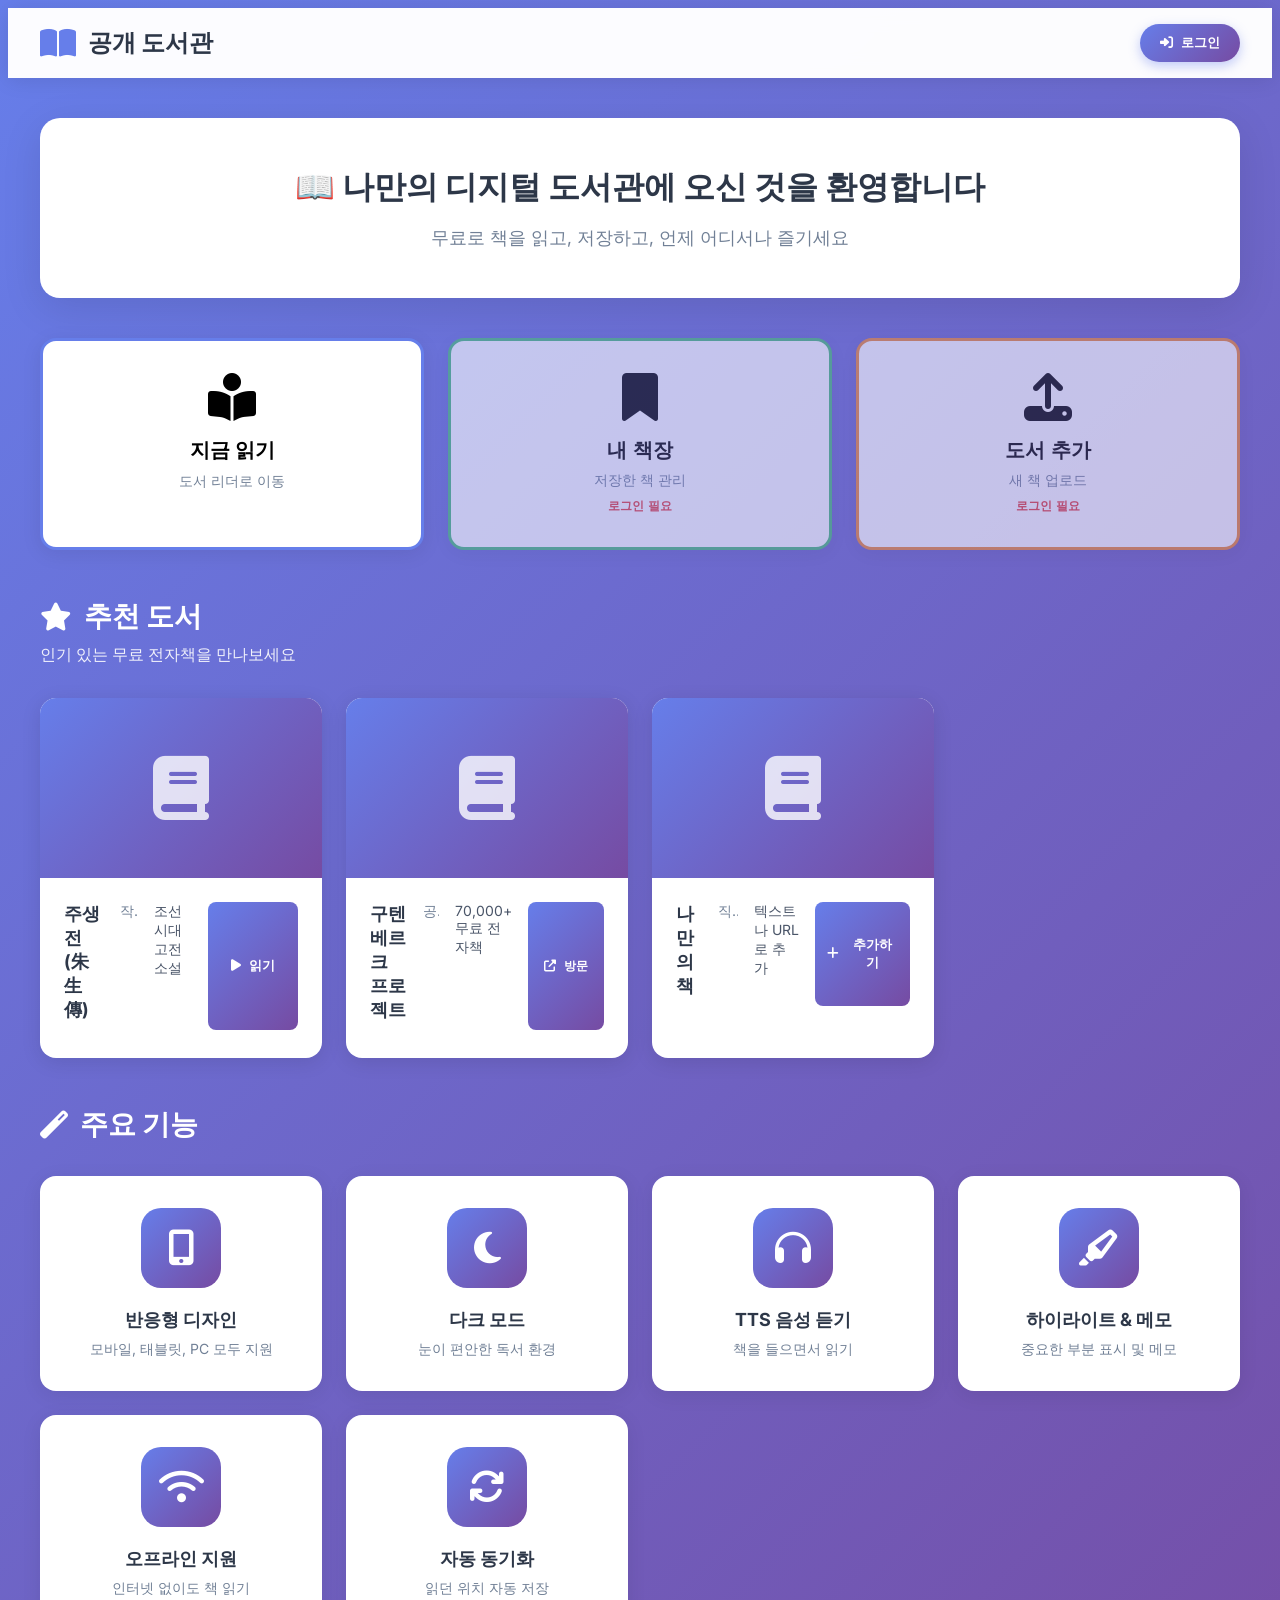
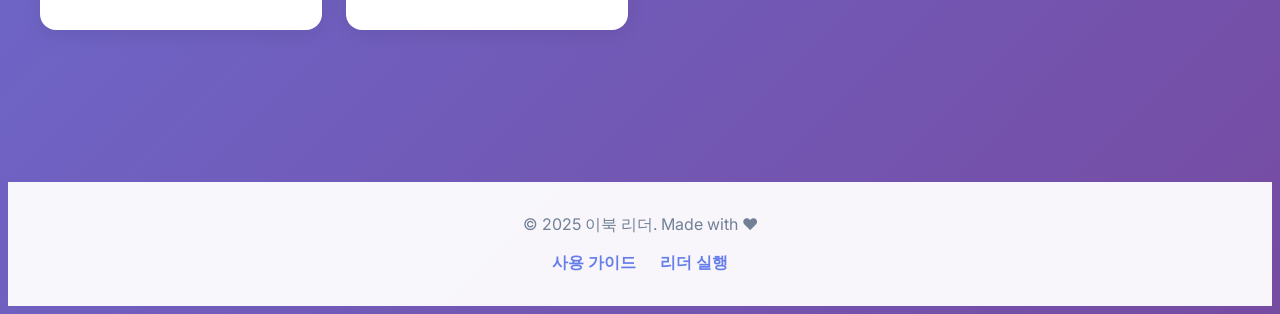
==== library.html @ 7f7e562c "feat: 도서관 메인페이지 및 간단한 로그인 시스템 추가 ✨ 새로운 기능:  1. 도서관 메인 페이지 (library.html):    - 공개 도서관 컨셉의 랜딩 페이지    " ====
<!DOCTYPE html>
<html lang="ko">
<head>
    <meta charset="UTF-8">
    <meta name="viewport" content="width=device-width, initial-scale=1.0">
    <title>📚 공개 도서관 - 이북 리더</title>
    <link rel="stylesheet" href="css/style.css">
    <link rel="stylesheet" href="css/responsive.css">
    <link rel="stylesheet" href="css/library.css">
    <link href="https://fonts.googleapis.com/css2?family=Inter:wght@300;400;500;600;700&display=swap" rel="stylesheet">
    <link rel="stylesheet" href="https://cdn.jsdelivr.net/npm/@fortawesome/fontawesome-free@6.4.0/css/all.min.css">
    <link rel="icon" type="image/svg+xml" href="./icons/icon-192.svg">
</head>
<body class="library-body">
    <!-- 헤더 -->
    <header class="library-header">
        <div class="library-header-content">
            <div class="library-logo">
                <i class="fas fa-book-open"></i>
                <h1>공개 도서관</h1>
            </div>
            <div class="library-user-section">
                <div id="userInfo" class="user-info" style="display: none;">
                    <div class="user-avatar" id="userAvatar">
                        <i class="fas fa-user"></i>
                    </div>
                    <span id="userName" class="user-name"></span>
                    <button id="logoutBtn" class="logout-btn" title="로그아웃">
                        <i class="fas fa-sign-out-alt"></i>
                    </button>
                </div>
                <button id="loginBtn" class="login-btn">
                    <i class="fas fa-sign-in-alt"></i>
                    <span>로그인</span>
                </button>
            </div>
        </div>
    </header>

    <!-- 메인 컨텐츠 -->
    <main class="library-main">
        <!-- 환영 배너 -->
        <section class="welcome-banner">
            <div class="banner-content">
                <h2>📖 나만의 디지털 도서관에 오신 것을 환영합니다</h2>
                <p>무료로 책을 읽고, 저장하고, 언제 어디서나 즐기세요</p>
            </div>
        </section>

        <!-- 빠른 액션 -->
        <section class="quick-actions">
            <a href="index.html" class="action-card primary">
                <i class="fas fa-book-reader"></i>
                <h3>지금 읽기</h3>
                <p>도서 리더로 이동</p>
            </a>
            <button id="myShelfBtn" class="action-card secondary" disabled>
                <i class="fas fa-bookmark"></i>
                <h3>내 책장</h3>
                <p>저장한 책 관리</p>
                <span class="login-required">로그인 필요</span>
            </button>
            <button id="uploadBookBtn" class="action-card accent" disabled>
                <i class="fas fa-upload"></i>
                <h3>도서 추가</h3>
                <p>새 책 업로드</p>
                <span class="login-required">로그인 필요</span>
            </button>
        </section>

        <!-- 추천 도서 -->
        <section class="featured-books">
            <div class="section-header">
                <h2><i class="fas fa-star"></i> 추천 도서</h2>
                <p>인기 있는 무료 전자책을 만나보세요</p>
            </div>
            <div class="books-grid" id="featuredBooks">
                <!-- 추천 도서 카드들 -->
                <div class="featured-book-card">
                    <div class="book-cover-placeholder">
                        <i class="fas fa-book"></i>
                    </div>
                    <div class="book-info">
                        <h3>주생전 (朱生傳)</h3>
                        <p class="book-author">작자 미상</p>
                        <p class="book-desc">조선시대 고전 소설</p>
                        <button class="read-now-btn" onclick="loadSampleBook('jusaengjeon')">
                            <i class="fas fa-play"></i> 읽기
                        </button>
                    </div>
                </div>

                <div class="featured-book-card">
                    <div class="book-cover-placeholder">
                        <i class="fas fa-book"></i>
                    </div>
                    <div class="book-info">
                        <h3>구텐베르크 프로젝트</h3>
                        <p class="book-author">공개 도메인</p>
                        <p class="book-desc">70,000+ 무료 전자책</p>
                        <a href="https://www.gutenberg.org" target="_blank" class="read-now-btn">
                            <i class="fas fa-external-link-alt"></i> 방문
                        </a>
                    </div>
                </div>

                <div class="featured-book-card">
                    <div class="book-cover-placeholder">
                        <i class="fas fa-book"></i>
                    </div>
                    <div class="book-info">
                        <h3>나만의 책</h3>
                        <p class="book-author">직접 추가</p>
                        <p class="book-desc">텍스트나 URL로 추가</p>
                        <button class="read-now-btn" onclick="goToReader()">
                            <i class="fas fa-plus"></i> 추가하기
                        </button>
                    </div>
                </div>
            </div>
        </section>

        <!-- 기능 소개 -->
        <section class="features">
            <div class="section-header">
                <h2><i class="fas fa-magic"></i> 주요 기능</h2>
            </div>
            <div class="features-grid">
                <div class="feature-card">
                    <div class="feature-icon">
                        <i class="fas fa-mobile-alt"></i>
                    </div>
                    <h3>반응형 디자인</h3>
                    <p>모바일, 태블릿, PC 모두 지원</p>
                </div>
                <div class="feature-card">
                    <div class="feature-icon">
                        <i class="fas fa-moon"></i>
                    </div>
                    <h3>다크 모드</h3>
                    <p>눈이 편안한 독서 환경</p>
                </div>
                <div class="feature-card">
                    <div class="feature-icon">
                        <i class="fas fa-headphones"></i>
                    </div>
                    <h3>TTS 음성 듣기</h3>
                    <p>책을 들으면서 읽기</p>
                </div>
                <div class="feature-card">
                    <div class="feature-icon">
                        <i class="fas fa-highlighter"></i>
                    </div>
                    <h3>하이라이트 & 메모</h3>
                    <p>중요한 부분 표시 및 메모</p>
                </div>
                <div class="feature-card">
                    <div class="feature-icon">
                        <i class="fas fa-wifi"></i>
                    </div>
                    <h3>오프라인 지원</h3>
                    <p>인터넷 없이도 책 읽기</p>
                </div>
                <div class="feature-card">
                    <div class="feature-icon">
                        <i class="fas fa-sync"></i>
                    </div>
                    <h3>자동 동기화</h3>
                    <p>읽던 위치 자동 저장</p>
                </div>
            </div>
        </section>
    </main>

    <!-- 푸터 -->
    <footer class="library-footer">
        <p>&copy; 2025 이북 리더. Made with ❤️</p>
        <div class="footer-links">
            <a href="guide.html">사용 가이드</a>
            <a href="index.html">리더 실행</a>
        </div>
    </footer>

    <!-- 로그인 모달 -->
    <div id="loginModal" class="modal">
        <div class="modal-content login-modal">
            <div class="modal-header">
                <h2><i class="fas fa-user-circle"></i> 로그인</h2>
                <button id="closeLoginModal" class="close-btn">
                    <i class="fas fa-times"></i>
                </button>
            </div>
            <div class="modal-body">
                <div class="login-form">
                    <div class="form-group">
                        <label for="usernameInput">
                            <i class="fas fa-user"></i> 사용자명
                        </label>
                        <input 
                            type="text" 
                            id="usernameInput" 
                            class="form-input" 
                            placeholder="원하는 이름을 입력하세요"
                            maxlength="20"
                        >
                        <small class="form-hint">비밀번호 없이 간편하게 로그인</small>
                    </div>
                    
                    <!-- 최근 사용자 목록 -->
                    <div id="recentUsers" class="recent-users" style="display: none;">
                        <label>최근 사용자</label>
                        <div id="recentUsersList" class="recent-users-list"></div>
                    </div>

                    <button id="loginSubmitBtn" class="submit-btn">
                        <i class="fas fa-sign-in-alt"></i> 로그인
                    </button>
                </div>
            </div>
        </div>
    </div>

    <!-- Scripts -->
    <script src="js/auth.js"></script>
    <script src="js/library-main.js"></script>
</body>
</html>
---- css/style.css ----
1	/* 기본 변수 설정 */
     2	:root {
     3	    --font-size-base: 16px;
     4	    --font-size-min: 12px;
     5	    --font-size-max: 24px;
     6	    --line-height: 1.6;
     7	    --letter-spacing: normal;
     8	    --color-bg: #ffffff;
     9	    --color-text: #333333;
    10	    --color-header: #f8f9fa;
    11	    --color-border: #e9ecef;
    12	    --color-accent: #007bff;
    13	    --color-hover: #0056b3;
    14	    --header-height: 60px;
    15	    --nav-height: 50px;
    16	    --border-radius: 8px;
    17	    --transition: all 0.3s ease;
    18	    --shadow: 0 2px 10px rgba(0, 0, 0, 0.1);
    19	    --max-content-width: 800px;
    20	    --modal-overlay: rgba(0, 0, 0, 0.5);
    21	}
    23	
    24	/* 다크 모드 변수 */
    25	[data-theme="dark"] {
    26	    --color-bg: #1a1a1a;
    27	    --color-text: #e0e0e0;
    28	    --color-header: #2d2d2d;
    29	    --color-border: #404040;
    30	    --color-accent: #4dabf7;
    31	    --color-hover: #339af0;
    32	    --shadow: 0 2px 10px rgba(0, 0, 0, 0.3);
    33	}
    34	
    35	/* 세피아 모드 변수 */
    36	[data-theme="sepia"] {
    37	    --color-bg: #f4f1ea;
    38	    --color-text: #5c4b37;
    39	    --color-header: #ede6d3;
    40	    --color-border: #d4c5a9;
    41	    --color-accent: #8b4513;
    42	    --color-hover: #654321;
    43	    --shadow: 0 2px 10px rgba(139, 69, 19, 0.1);
    44	}
    45	
    46	/* 기본 스타일 리셋 */
    47	* {
    48	    margin: 0;
    49	    padding: 0;
    50	    box-sizing: border-box;
    51	}
    52	
    53	/* PWA 설치 프롬프트 스타일 */
    54	.install-prompt {
    55	    position: fixed;
    56	    top: 0;
    57	    left: 0;
    58	    right: 0;
    59	    background: var(--color-accent);
    60	    color: white;
    61	    padding: 12px 16px;
    62	    z-index: 1000;
    63	    transform: translateY(-100%);
    64	    transition: transform 0.3s ease;
    65	    box-shadow: var(--shadow);
    66	}
    67	
    68	.install-prompt.show {
    69	    transform: translateY(0);
    70	}
    71	
    72	.install-content {
    73	    display: flex;
    74	    justify-content: space-between;
    75	    align-items: center;
    76	    max-width: var(--max-content-width);
    77	    margin: 0 auto;
    78	    gap: 16px;
    79	}
    80	
    81	.install-content span {
    82	    flex: 1;
    83	    font-size: 14px;
    84	    line-height: 1.4;
    85	}
    86	
    87	.install-buttons {
    88	    display: flex;
    89	    gap: 8px;
    90	    flex-shrink: 0;
    91	}
    92	
    93	.install-btn, .dismiss-btn {
    94	    padding: 8px 16px;
    95	    border: none;
    96	    border-radius: var(--border-radius);
    97	    font-size: 14px;
    98	    font-weight: 500;
    99	    cursor: pointer;
   100	    transition: var(--transition);
---- css/responsive.css ----
/* 반응형 디자인 스타일 */

/* 기본 스타일 */
body {
    font-family: 'Inter', -apple-system, BlinkMacSystemFont, 'Segoe UI', Roboto, Oxygen, Ubuntu, Cantarell, sans-serif;
    background-color: var(--color-bg);
    color: var(--color-text);
    transition: var(--transition);
    /* 터치 최적화 */
    -webkit-tap-highlight-color: rgba(0, 0, 0, 0.1);
    -webkit-touch-callout: none;
}

.header {
    position: fixed;
    top: 0;
    left: 0;
    right: 0;
    height: var(--header-height);
    background-color: var(--color-header);
    border-bottom: 1px solid var(--color-border);
    box-shadow: var(--shadow);
    z-index: 100;
}

.header-content {
    max-width: var(--max-content-width);
    margin: 0 auto;
    padding: 8px 12px;
    display: flex;
    justify-content: space-between;
    align-items: center;
    gap: 8px;
    height: 100%;
}

.book-title {
    font-size: 16px;
    font-weight: 600;
    white-space: nowrap;
    overflow: hidden;
    text-overflow: ellipsis;
    flex: 1;
    min-width: 0;
}

.controls {
    display: flex;
    align-items: center;
    gap: 6px;
    flex-wrap: nowrap;
}

.font-controls {
    display: flex;
    gap: 3px;
}

.control-btn {
    padding: 10px 14px;
    background-color: var(--color-accent);
    color: white;
    border: none;
    border-radius: var(--border-radius);
    cursor: pointer;
    font-size: 15px;
    transition: var(--transition);
    display: flex;
    align-items: center;
    justify-content: center;
    gap: 5px;
    min-width: 44px;
    min-height: 44px;
    /* 터치 반응 개선 */
    touch-action: manipulation;
    -webkit-user-select: none;
    user-select: none;
}

.control-btn:hover {
    background-color: var(--color-hover);
    transform: scale(1.05);
}

.control-btn:active {
    transform: scale(0.95);
    transition: transform 0.1s ease;
}

.control-btn .btn-text {
    font-size: 13px;
    font-weight: 600;
    white-space: nowrap;
}

.book-manager-btn {
    background-color: #28a745;
}

.book-manager-btn:hover {
    background-color: #218838;
}

.settings-btn {
    background-color: #6c757d;
}

.settings-btn:hover {
    background-color: #5a6268;
}

.help-btn {
    background-color: #17a2b8;
    min-width: 44px;
}

.help-btn:hover {
    background-color: #138496;
}

.reading-progress {
    display: flex;
    align-items: center;
    gap: 8px;
}

#progressText {
    font-size: 12px;
    font-weight: 500;
    min-width: 40px;
    text-align: right;
}

.progress-bar {
    width: 80px;
    height: 6px;
    background-color: var(--color-border);
    border-radius: 3px;
    overflow: hidden;
}

.progress-fill {
    height: 100%;
    background: linear-gradient(90deg, var(--color-accent), #0056b3);
    transition: width 0.3s ease;
}

/* 메인 콘텐츠 */
.main-content {
    margin-top: var(--header-height);
    margin-bottom: var(--nav-height);
    min-height: calc(100vh - var(--header-height) - var(--nav-height));
}

.content-wrapper {
    max-width: var(--max-content-width);
    margin: 0 auto;
}

.book-content {
    padding: 24px 16px;
    font-size: var(--font-size-base);
    line-height: var(--line-height);
    letter-spacing: var(--letter-spacing);
    overflow: hidden;
    height: calc(100vh - var(--header-height) - var(--nav-height));
    cursor: grab;
    position: relative;
    touch-action: pan-y pinch-zoom;
    will-change: transform;
    /* user-select은 하이라이트 기능을 위해 제거 */
}

.book-content p {
    margin-bottom: 1.5em;
}

/* 하단 네비게이션 */
.bottom-nav {
    position: fixed;
    bottom: 0;
    left: 0;
    right: 0;
    height: var(--nav-height);
    background-color: var(--color-header);
    border-top: 1px solid var(--color-border);
    box-shadow: 0 -2px 10px rgba(0, 0, 0, 0.1);
    z-index: 100;
    display: flex;
    justify-content: space-between;
    align-items: center;
    padding: 0 16px;
}

.nav-btn {
    padding: 10px 20px;
    background-color: var(--color-accent);
    color: white;
    border: none;
    border-radius: var(--border-radius);
    cursor: pointer;
    font-size: 16px;
    transition: var(--transition);
}

.nav-btn:hover {
    background-color: var(--color-hover);
}

.nav-btn:disabled {
    opacity: 0.5;
    cursor: not-allowed;
}

.page-indicator {
    font-size: 14px;
    font-weight: 500;
}

/* 모달 */
.modal {
    display: none;
    position: fixed;
    top: 0;
    left: 0;
    right: 0;
    bottom: 0;
    background-color: rgba(0, 0, 0, 0.7);
    z-index: 1000;
    padding: 16px;
    overflow-y: auto;
    -webkit-overflow-scrolling: touch;
    /* 모달이 항상 최상단에 표시되도록 */
    backdrop-filter: blur(2px);
}

.modal.show {
    display: flex;
    align-items: center;
    justify-content: center;
    animation: fadeIn 0.2s ease;
}

@keyframes fadeIn {
    from {
        opacity: 0;
    }
    to {
        opacity: 1;
    }
}

.modal-content {
    background-color: var(--color-bg);
    border-radius: var(--border-radius);
    max-width: 500px;
    width: 100%;
    max-height: 85vh;
    display: flex;
    flex-direction: column;
    box-shadow: 0 10px 40px rgba(0, 0, 0, 0.3);
    margin: auto;
    animation: slideUp 0.3s ease;
    /* 터치 최적화 */
    touch-action: pan-y;
}

@keyframes slideUp {
    from {
        transform: translateY(20px);
        opacity: 0;
    }
    to {
        transform: translateY(0);
        opacity: 1;
    }
}

.modal-header {
    display: flex;
    justify-content: space-between;
    align-items: center;
    padding: 16px 20px;
    border-bottom: 1px solid var(--color-border);
}

.modal-header h2 {
    font-size: 20px;
    font-weight: 600;
}

.close-btn {
    background: none;
    border: none;
    font-size: 24px;
    cursor: pointer;
    color: var(--color-text);
    padding: 0;
    width: 32px;
    height: 32px;
    display: flex;
    align-items: center;
    justify-content: center;
    border-radius: 50%;
    transition: var(--transition);
}

.close-btn:hover {
    background-color: var(--color-border);
}

.modal-body {
    padding: 20px;
    overflow-y: auto;
    flex: 1;
}

.setting-group {
    margin-bottom: 20px;
}

.setting-group label {
    display: block;
    margin-bottom: 8px;
    font-weight: 500;
    font-size: 14px;
}

.setting-group select {
    width: 100%;
    padding: 10px;
    border: 1px solid var(--color-border);
    border-radius: var(--border-radius);
    background-color: var(--color-bg);
    color: var(--color-text);
    font-size: 14px;
}

/* 도서 관리 모달 */
.book-modal {
    max-width: 600px;
}

.book-actions {
    display: grid;
    grid-template-columns: repeat(auto-fit, minmax(150px, 1fr));
    gap: 12px;
    margin-bottom: 20px;
}

.action-btn {
    padding: 12px 16px;
    border: none;
    border-radius: var(--border-radius);
    cursor: pointer;
    font-size: 14px;
    font-weight: 500;
    display: flex;
    align-items: center;
    justify-content: center;
    gap: 8px;
    transition: var(--transition);
}

.action-btn.primary {
    background-color: var(--color-accent);
    color: white;
}

.action-btn.primary:hover {
    background-color: var(--color-hover);
}

.action-btn.secondary {
    background-color: var(--color-border);
    color: var(--color-text);
}

.action-btn.secondary:hover {
    background-color: #d4d4d4;
}

.action-btn.success {
    background-color: #28a745;
    color: white;
}

.action-btn.success:hover {
    background-color: #218838;
}

.action-btn.info {
    background-color: #17a2b8;
    color: white;
}

.action-btn.info:hover {
    background-color: #138496;
}

.book-list {
    display: grid;
    gap: 12px;
    margin-bottom: 20px;
    max-height: none;
}

.book-card {
    background-color: var(--color-header);
    border: 1px solid var(--color-border);
    border-radius: var(--border-radius);
    padding: 16px;
    transition: var(--transition);
    display: flex;
    flex-direction: column;
}

.book-card:hover {
    box-shadow: var(--shadow);
    transform: translateY(-2px);
}

.book-card-header {
    display: flex;
    justify-content: space-between;
    align-items: flex-start;
    margin-bottom: 12px;
}

.book-card-title {
    font-size: 16px;
    font-weight: 600;
    flex: 1;
    margin-right: 8px;
}

.book-delete-btn {
    background: none;
    border: none;
    color: #dc3545;
    cursor: pointer;
    padding: 4px 8px;
    border-radius: 4px;
    transition: var(--transition);
}

.book-delete-btn:hover {
    background-color: rgba(220, 53, 69, 0.1);
}

.book-card-body {
    margin-bottom: 12px;
    flex: 1;
}

.book-info {
    display: flex;
    gap: 16px;
    font-size: 12px;
    color: #666;
    margin-bottom: 4px;
}

[data-theme="dark"] .book-info {
    color: #999;
}

.book-info span {
    display: flex;
    align-items: center;
    gap: 4px;
}

.book-open-btn {
    width: 100%;
    padding: 10px;
    background-color: var(--color-accent);
    color: white;
    border: none;
    border-radius: var(--border-radius);
    cursor: pointer;
    font-size: 14px;
    font-weight: 500;
    display: flex;
    align-items: center;
    justify-content: center;
    gap: 8px;
    transition: var(--transition);
}

.book-open-btn:hover {
    background-color: var(--color-hover);
}

.empty-state {
    text-align: center;
    padding: 40px 20px;
    color: #666;
}

[data-theme="dark"] .empty-state {
    color: #999;
}

.empty-state i {
    font-size: 48px;
    margin-bottom: 16px;
    opacity: 0.5;
}

.empty-state p {
    font-size: 16px;
    font-weight: 500;
    margin-bottom: 8px;
}

.empty-state small {
    font-size: 14px;
    opacity: 0.7;
}

.storage-info {
    margin-top: 20px;
}

.storage-bar {
    width: 100%;
    height: 8px;
    background-color: var(--color-border);
    border-radius: 4px;
    overflow: hidden;
    margin-bottom: 8px;
}

.storage-used {
    height: 100%;
    background: linear-gradient(90deg, var(--color-accent), #0056b3);
    transition: width 0.3s ease;
}

.storage-text {
    font-size: 12px;
    color: #666;
    text-align: center;
}

[data-theme="dark"] .storage-text {
    color: #999;
}

/* 알림 */
.notification {
    position: fixed;
    bottom: 80px;
    left: 50%;
    transform: translateX(-50%) translateY(100px);
    background-color: #333;
    color: white;
    padding: 14px 28px;
    border-radius: 12px;
    box-shadow: 0 4px 20px rgba(0, 0, 0, 0.3);
    z-index: 1500;
    transition: all 0.3s cubic-bezier(0.4, 0, 0.2, 1);
    max-width: 90%;
    font-size: 15px;
    font-weight: 500;
    text-align: center;
    backdrop-filter: blur(10px);
    opacity: 0;
}

.notification.show {
    transform: translateX(-50%) translateY(0);
    opacity: 1;
}

.notification.error {
    background-color: #dc3545;
    box-shadow: 0 4px 20px rgba(220, 53, 69, 0.4);
}

.notification.success {
    background-color: #28a745;
    box-shadow: 0 4px 20px rgba(40, 167, 69, 0.4);
}

.notification.warning {
    background-color: #ffc107;
    color: #333;
    box-shadow: 0 4px 20px rgba(255, 193, 7, 0.4);
}

.notification.info {
    background-color: #17a2b8;
    box-shadow: 0 4px 20px rgba(23, 162, 184, 0.4);
}

/* 스크롤 진행 바 */
.scroll-progress {
    position: fixed;
    top: var(--header-height);
    left: 0;
    height: 3px;
    background: linear-gradient(90deg, var(--color-accent), #0056b3);
    z-index: 99;
    transition: width 0.3s ease;
}

/* 온라인 인디케이터 */
.online-indicator {
    position: fixed;
    top: calc(var(--header-height) + 10px);
    right: 10px;
    padding: 8px 16px;
    border-radius: 20px;
    font-size: 12px;
    font-weight: 500;
    display: flex;
    align-items: center;
    gap: 6px;
    z-index: 99;
    transition: var(--transition);
    box-shadow: var(--shadow);
}

.online-indicator.online {
    background-color: #28a745;
    color: white;
}

.online-indicator.offline {
    background-color: #dc3545;
    color: white;
}

.online-indicator.hidden {
    opacity: 0;
    pointer-events: none;
}

/* 오프라인 상태 스타일 */
body.offline .header {
    background-color: #ffe0e0;
}

[data-theme="dark"] body.offline .header {
    background-color: #3d2020;
}

/* 모바일 (최대 480px) */
@media (max-width: 480px) {
    .book-title {
        font-size: 16px;
    }

    .font-controls {
        gap: 2px;
    }

    .control-btn {
        padding: 6px 10px;
        font-size: 12px;
    }

    .reading-progress {
        display: none;
    }

    .book-content {
        padding: 16px 12px;
        font-size: 14px;
    }

    .nav-btn {
        padding: 8px 16px;
        font-size: 14px;
    }

    .page-indicator {
        font-size: 12px;
    }

    .modal-content {
        max-height: 90vh;
    }

    .book-actions {
        grid-template-columns: 1fr;
    }
}

/* 태블릿 (481px - 768px) */
@media (min-width: 481px) and (max-width: 768px) {
    .book-title {
        font-size: 17px;
    }

    .book-content {
        padding: 20px 16px;
        font-size: 15px;
    }
}

/* 데스크톱 (769px 이상) */
@media (min-width: 769px) {
    .book-title {
        font-size: 20px;
    }

    .book-content {
        padding: 32px 24px;
        font-size: 16px;
    }

    .control-btn:hover {
        box-shadow: 0 2px 8px rgba(0, 0, 0, 0.15);
    }
}

/* 가로 모드 */
@media (orientation: landscape) and (max-height: 600px) {
    .modal-content {
        max-height: 70vh;
    }
    
    .book-content {
        font-size: 14px;
    }
}

/* 다크 모드 스크롤바 */
[data-theme="dark"] ::-webkit-scrollbar {
    width: 8px;
    height: 8px;
}

[data-theme="dark"] ::-webkit-scrollbar-track {
    background: #2d2d2d;
}

[data-theme="dark"] ::-webkit-scrollbar-thumb {
    background: #555;
    border-radius: 4px;
}

[data-theme="dark"] ::-webkit-scrollbar-thumb:hover {
    background: #666;
}

/* 인쇄 스타일 */
@media print {
    .header,
    .bottom-nav,
    .modal,
    .notification,
    .install-prompt,
    .online-indicator,
    .scroll-progress {
        display: none !important;
    }

    .book-content {
        margin-top: 0;
        margin-bottom: 0;
        padding: 0;
    }

    body {
        background: white;
        color: black;
    }
}

/* 검색 기능 스타일 */
.search-overlay {
    display: none;
    position: fixed;
    top: 0;
    left: 0;
    right: 0;
    bottom: 0;
    background-color: var(--modal-overlay);
    z-index: 250;
    align-items: flex-start;
    justify-content: center;
    padding-top: 80px;
}

.search-container {
    background-color: var(--color-bg);
    border-radius: var(--border-radius);
    max-width: 600px;
    width: 90%;
    max-height: 70vh;
    display: flex;
    flex-direction: column;
    box-shadow: var(--shadow);
}

.search-header {
    display: flex;
    align-items: center;
    gap: 12px;
    padding: 20px;
    border-bottom: 1px solid var(--color-border);
}

.search-input-group {
    flex: 1;
    position: relative;
    display: flex;
    align-items: center;
    gap: 8px;
    background-color: var(--color-header);
    border-radius: var(--border-radius);
    padding: 12px 16px;
}

.search-input-group i {
    color: #666;
}

[data-theme="dark"] .search-input-group i {
    color: #999;
}

.search-input {
    flex: 1;
    border: none;
    background: transparent;
    font-size: 16px;
    color: var(--color-text);
    outline: none;
}

.search-input::placeholder {
    color: #999;
}

.search-clear-btn {
    background: none;
    border: none;
    color: #666;
    cursor: pointer;
    padding: 4px;
    display: flex;
    align-items: center;
    justify-content: center;
    border-radius: 50%;
    transition: var(--transition);
}

.search-clear-btn:hover {
    background-color: rgba(0, 0, 0, 0.05);
    color: #333;
}

[data-theme="dark"] .search-clear-btn:hover {
    background-color: rgba(255, 255, 255, 0.1);
    color: #fff;
}

.search-close-btn {
    background: none;
    border: none;
    color: var(--color-text);
    cursor: pointer;
    padding: 8px;
    display: flex;
    align-items: center;
    justify-content: center;
    border-radius: 50%;
    transition: var(--transition);
    font-size: 20px;
}

.search-close-btn:hover {
    background-color: var(--color-border);
}

.search-info {
    padding: 12px 20px;
    font-size: 14px;
    color: var(--color-text);
    border-bottom: 1px solid var(--color-border);
}

.search-info.success {
    color: #28a745;
    font-weight: 500;
}

.search-info.error {
    color: #dc3545;
    font-weight: 500;
}

.search-controls {
    display: none;
    align-items: center;
    justify-content: space-between;
    padding: 12px 20px;
    border-bottom: 1px solid var(--color-border);
    background-color: var(--color-header);
}

.search-nav-btn {
    padding: 8px 16px;
    background-color: var(--color-accent);
    color: white;
    border: none;
    border-radius: var(--border-radius);
    cursor: pointer;
    font-size: 14px;
    font-weight: 500;
    transition: var(--transition);
    display: flex;
    align-items: center;
    gap: 6px;
}

.search-nav-btn:hover {
    background-color: var(--color-hover);
}

.search-current-info {
    font-size: 14px;
    font-weight: 600;
    color: var(--color-accent);
}

.search-results-list {
    flex: 1;
    overflow-y: auto;
    padding: 12px;
}

.search-result-item {
    padding: 12px;
    margin-bottom: 8px;
    background-color: var(--color-header);
    border-radius: var(--border-radius);
    cursor: pointer;
    transition: var(--transition);
    border-left: 3px solid transparent;
}

.search-result-item:hover {
    background-color: var(--color-border);
}

.search-result-item.active {
    border-left-color: var(--color-accent);
    background-color: rgba(0, 123, 255, 0.1);
}

[data-theme="dark"] .search-result-item.active {
    background-color: rgba(74, 171, 247, 0.2);
}

.search-result-page {
    font-size: 12px;
    color: var(--color-accent);
    font-weight: 600;
    margin-bottom: 6px;
}

.search-result-context {
    font-size: 14px;
    line-height: 1.5;
    color: var(--color-text);
}

.search-result-context mark {
    background-color: #ffeb3b;
    color: #000;
    padding: 2px 4px;
    border-radius: 3px;
    font-weight: 600;
}

[data-theme="dark"] .search-result-context mark {
    background-color: #fdd835;
    color: #000;
}

/* 페이지 내 검색 하이라이트 */
.search-highlight {
    background-color: #ffeb3b;
    color: #000;
    padding: 2px 4px;
    border-radius: 3px;
    font-weight: 600;
    animation: highlightPulse 0.5s ease;
}

[data-theme="dark"] .search-highlight {
    background-color: #fdd835;
    color: #000;
}

@keyframes highlightPulse {
    0%, 100% {
        background-color: #ffeb3b;
    }
    50% {
        background-color: #ffc107;
    }
}

/* 검색 버튼 스타일 */
.search-btn {
    background-color: #17a2b8;
}

.search-btn:hover {
    background-color: #138496;
}

/* 모바일 최적화 */
@media (max-width: 480px) {
    .search-overlay {
        padding-top: 20px;
    }

    .search-container {
        width: 95%;
        max-height: 80vh;
    }

    .search-header {
        padding: 16px;
    }

    .search-nav-btn {
        padding: 6px 12px;
        font-size: 13px;
    }

    .search-result-item {
        padding: 10px;
    }

    .search-result-context {
        font-size: 13px;
    }
}

/* 북마크 기능 스타일 */
.bookmark-overlay {
    display: none;
    position: fixed;
    top: 0;
    left: 0;
    right: 0;
    bottom: 0;
    background-color: var(--modal-overlay);
    z-index: 250;
    align-items: center;
    justify-content: center;
    padding: 20px;
}

.bookmark-container {
    background-color: var(--color-bg);
    border-radius: var(--border-radius);
    max-width: 700px;
    width: 100%;
    max-height: 80vh;
    display: flex;
    flex-direction: column;
    box-shadow: var(--shadow);
}

.bookmark-header {
    display: flex;
    align-items: center;
    justify-content: space-between;
    padding: 20px;
    border-bottom: 1px solid var(--color-border);
}

.bookmark-header h2 {
    display: flex;
    align-items: center;
    gap: 10px;
    font-size: 20px;
    color: var(--color-text);
}

.bookmark-actions {
    padding: 16px 20px;
    border-bottom: 1px solid var(--color-border);
    background-color: var(--color-header);
}

.bookmark-action-btn {
    padding: 10px 20px;
    border: none;
    border-radius: var(--border-radius);
    cursor: pointer;
    font-size: 14px;
    font-weight: 500;
    display: flex;
    align-items: center;
    gap: 8px;
    transition: var(--transition);
}

.bookmark-action-btn.primary {
    background-color: var(--color-accent);
    color: white;
}

.bookmark-action-btn.primary:hover {
    background-color: var(--color-hover);
}

.bookmark-list-container {
    flex: 1;
    overflow-y: auto;
    padding: 16px 20px;
}

.bookmark-list {
    display: flex;
    flex-direction: column;
    gap: 12px;
}

.bookmark-item {
    background-color: var(--color-header);
    border: 1px solid var(--color-border);
    border-radius: var(--border-radius);
    padding: 16px;
    transition: var(--transition);
}

.bookmark-item:hover {
    box-shadow: var(--shadow);
    transform: translateY(-2px);
}

.bookmark-item-header {
    display: flex;
    justify-content: space-between;
    align-items: flex-start;
    margin-bottom: 12px;
}

.bookmark-item-title {
    display: flex;
    align-items: center;
    gap: 8px;
    font-size: 16px;
    font-weight: 600;
    color: var(--color-text);
    flex: 1;
}

.bookmark-item-title i {
    color: var(--color-accent);
}

.bookmark-item-actions {
    display: flex;
    gap: 6px;
}

.bookmark-edit-btn,
.bookmark-delete-btn {
    background: none;
    border: none;
    cursor: pointer;
    padding: 6px;
    border-radius: 4px;
    transition: var(--transition);
    color: #666;
}

.bookmark-edit-btn:hover {
    background-color: rgba(0, 123, 255, 0.1);
    color: var(--color-accent);
}

.bookmark-delete-btn:hover {
    background-color: rgba(220, 53, 69, 0.1);
    color: #dc3545;
}

.bookmark-item-body {
    margin-bottom: 12px;
}

.bookmark-item-page,
.bookmark-item-date {
    font-size: 12px;
    color: #666;
    display: flex;
    align-items: center;
    gap: 6px;
    margin-bottom: 6px;
}

[data-theme="dark"] .bookmark-item-page,
[data-theme="dark"] .bookmark-item-date {
    color: #999;
}

.bookmark-item-note {
    font-size: 14px;
    color: var(--color-text);
    background-color: rgba(0, 123, 255, 0.05);
    padding: 8px 12px;
    border-radius: 6px;
    margin: 8px 0;
    display: flex;
    gap: 8px;
    line-height: 1.5;
}

.bookmark-item-note i {
    color: var(--color-accent);
    margin-top: 2px;
}

.bookmark-goto-btn {
    width: 100%;
    padding: 10px;
    background-color: var(--color-accent);
    color: white;
    border: none;
    border-radius: var(--border-radius);
    cursor: pointer;
    font-size: 14px;
    font-weight: 500;
    display: flex;
    align-items: center;
    justify-content: center;
    gap: 8px;
    transition: var(--transition);
}

.bookmark-goto-btn:hover {
    background-color: var(--color-hover);
}

.empty-bookmark-state {
    display: flex;
    flex-direction: column;
    align-items: center;
    justify-content: center;
    padding: 60px 20px;
    color: #666;
}

[data-theme="dark"] .empty-bookmark-state {
    color: #999;
}

.empty-bookmark-state i {
    font-size: 64px;
    margin-bottom: 20px;
    opacity: 0.3;
}

.empty-bookmark-state p {
    font-size: 18px;
    font-weight: 500;
    margin-bottom: 8px;
}

.empty-bookmark-state small {
    font-size: 14px;
    opacity: 0.7;
}

/* 북마크 모달 */
.bookmark-modal {
    display: none;
    position: fixed;
    top: 0;
    left: 0;
    right: 0;
    bottom: 0;
    background-color: var(--modal-overlay);
    z-index: 300;
    align-items: center;
    justify-content: center;
    padding: 20px;
}

.bookmark-modal-content {
    background-color: var(--color-bg);
    border-radius: var(--border-radius);
    max-width: 500px;
    width: 100%;
    box-shadow: var(--shadow);
}

.bookmark-modal-header {
    display: flex;
    justify-content: space-between;
    align-items: center;
    padding: 20px;
    border-bottom: 1px solid var(--color-border);
}

.bookmark-modal-header h3 {
    font-size: 18px;
    color: var(--color-text);
}

.bookmark-modal-body {
    padding: 20px;
}

.bookmark-form-group {
    margin-bottom: 16px;
}

.bookmark-form-group label {
    display: block;
    margin-bottom: 8px;
    font-size: 14px;
    font-weight: 500;
    color: var(--color-text);
}

.bookmark-input,
.bookmark-textarea {
    width: 100%;
    padding: 10px;
    border: 1px solid var(--color-border);
    border-radius: var(--border-radius);
    background-color: var(--color-bg);
    color: var(--color-text);
    font-size: 14px;
    font-family: inherit;
}

.bookmark-input:focus,
.bookmark-textarea:focus {
    outline: none;
    border-color: var(--color-accent);
}

.bookmark-textarea {
    resize: vertical;
    min-height: 80px;
}

.bookmark-modal-footer {
    display: flex;
    justify-content: flex-end;
    gap: 10px;
    padding: 16px 20px;
    border-top: 1px solid var(--color-border);
}

.bookmark-modal-btn {
    padding: 10px 20px;
    border: none;
    border-radius: var(--border-radius);
    cursor: pointer;
    font-size: 14px;
    font-weight: 500;
    transition: var(--transition);
}

.bookmark-modal-btn.primary {
    background-color: var(--color-accent);
    color: white;
}

.bookmark-modal-btn.primary:hover {
    background-color: var(--color-hover);
}

.bookmark-modal-btn.secondary {
    background-color: var(--color-border);
    color: var(--color-text);
}

.bookmark-modal-btn.secondary:hover {
    background-color: #d4d4d4;
}

/* 북마크 버튼 스타일 */
.bookmark-btn {
    background-color: #ff9800;
}

.bookmark-btn:hover {
    background-color: #f57c00;
}

/* 모바일 최적화 */
@media (max-width: 480px) {
    .bookmark-container {
        max-height: 90vh;
    }

    .bookmark-header {
        padding: 16px;
    }

    .bookmark-header h2 {
        font-size: 18px;
    }

    .bookmark-actions {
        padding: 12px 16px;
    }

    .bookmark-list-container {
        padding: 12px 16px;
    }

    .bookmark-item {
        padding: 12px;
    }

    .bookmark-item-title {
        font-size: 15px;
    }

    .bookmark-modal-content {
        max-width: 100%;
    }
}

/* 하이라이트 기능 스타일 */
.selection-tooltip {
    display: none;
    position: fixed;
    background: white;
    box-shadow: 0 4px 12px rgba(0,0,0,0.15);
    border-radius: 8px;
    padding: 8px;
    z-index: 400;
    transform: translateX(-50%);
    flex-direction: column;
    gap: 8px;
}

.tooltip-colors {
    display: flex;
    gap: 6px;
}

.tooltip-color-btn {
    width: 28px;
    height: 28px;
    border: 2px solid transparent;
    border-radius: 50%;
    cursor: pointer;
    transition: all 0.2s;
}

.tooltip-color-btn.active {
    border-color: #333;
    transform: scale(1.15);
}

.tooltip-highlight-btn {
    padding: 8px 16px;
    background: var(--color-accent);
    color: white;
    border: none;
    border-radius: 6px;
    cursor: pointer;
    font-size: 13px;
    font-weight: 500;
    display: flex;
    align-items: center;
    gap: 6px;
}

.user-highlight {
    padding: 2px 0;
    border-radius: 2px;
}

.highlight-overlay {
    display: none;
    position: fixed;
    top: 0;
    left: 0;
    right: 0;
    bottom: 0;
    background: var(--modal-overlay);
    z-index: 250;
    align-items: center;
    justify-content: center;
    padding: 20px;
}

.highlight-container {
    background: var(--color-bg);
    border-radius: var(--border-radius);
    max-width: 700px;
    width: 100%;
    max-height: 80vh;
    display: flex;
    flex-direction: column;
    box-shadow: var(--shadow);
}

.highlight-header {
    display: flex;
    justify-content: space-between;
    align-items: center;
    padding: 20px;
    border-bottom: 1px solid var(--color-border);
}

.highlight-stats {
    padding: 12px 20px;
    border-bottom: 1px solid var(--color-border);
    background: var(--color-header);
    display: flex;
    align-items: center;
    gap: 12px;
}

.highlight-stat-item {
    display: flex;
    align-items: center;
    gap: 6px;
    font-weight: 600;
}

.highlight-stat-color {
    width: 20px;
    height: 20px;
    border-radius: 4px;
}

.highlight-list-container {
    flex: 1;
    overflow-y: auto;
    padding: 16px 20px;
}

.highlight-list {
    display: flex;
    flex-direction: column;
    gap: 12px;
}

.highlight-item {
    background: var(--color-header);
    border: 1px solid var(--color-border);
    border-radius: var(--border-radius);
    padding: 16px;
}

.highlight-item-header {
    display: flex;
    justify-content: space-between;
    margin-bottom: 12px;
}

.highlight-item-color {
    width: 24px;
    height: 24px;
    border-radius: 4px;
}

.highlight-item-actions {
    display: flex;
    gap: 6px;
}

.highlight-edit-btn,
.highlight-delete-btn {
    background: none;
    border: none;
    cursor: pointer;
    padding: 6px;
    border-radius: 4px;
    color: #666;
}

.highlight-item-text {
    font-size: 15px;
    padding: 12px;
    background: rgba(0,0,0,0.02);
    border-left: 4px solid;
    border-radius: 4px;
    margin-bottom: 8px;
}

.highlight-item-note {
    font-size: 13px;
    padding: 8px 12px;
    background: rgba(0,123,255,0.05);
    border-radius: 6px;
    margin: 8px 0;
    display: flex;
    gap: 8px;
}

.highlight-item-meta {
    display: flex;
    gap: 16px;
    font-size: 12px;
    color: #666;
}

.highlight-goto-btn {
    width: 100%;
    padding: 10px;
    background: var(--color-accent);
    color: white;
    border: none;
    border-radius: var(--border-radius);
    cursor: pointer;
    margin-top: 12px;
}

.empty-highlight-state {
    display: flex;
    flex-direction: column;
    align-items: center;
    padding: 60px 20px;
    color: #666;
}

.highlight-modal {
    display: none;
    position: fixed;
    top: 0;
    left: 0;
    right: 0;
    bottom: 0;
    background: var(--modal-overlay);
    z-index: 300;
    align-items: center;
    justify-content: center;
    padding: 20px;
}

.highlight-modal-content {
    background: var(--color-bg);
    border-radius: var(--border-radius);
    max-width: 500px;
    width: 100%;
    box-shadow: var(--shadow);
}

.highlight-modal-header {
    display: flex;
    justify-content: space-between;
    padding: 20px;
    border-bottom: 1px solid var(--color-border);
}

.highlight-modal-body {
    padding: 20px;
}

.highlight-form-group {
    margin-bottom: 16px;
}

.highlight-form-group label {
    display: block;
    margin-bottom: 8px;
    font-weight: 500;
}

.highlight-text-preview {
    padding: 12px;
    background: rgba(0,0,0,0.02);
    border-left: 4px solid;
    border-radius: 4px;
    font-size: 14px;
}

.highlight-color-picker {
    display: flex;
    gap: 12px;
}

.highlight-color-option {
    width: 40px;
    height: 40px;
    border: 3px solid transparent;
    border-radius: 8px;
    cursor: pointer;
    position: relative;
}

.highlight-color-option.active {
    border-color: #333;
}

.highlight-color-option i {
    position: absolute;
    top: 50%;
    left: 50%;
    transform: translate(-50%, -50%);
    color: white;
    opacity: 0;
}

.highlight-color-option.active i {
    opacity: 1;
}

.highlight-textarea {
    width: 100%;
    padding: 10px;
    border: 1px solid var(--color-border);
    border-radius: var(--border-radius);
    background: var(--color-bg);
    color: var(--color-text);
    font-family: inherit;
    resize: vertical;
}

.highlight-modal-footer {
    display: flex;
    justify-content: flex-end;
    gap: 10px;
    padding: 16px 20px;
    border-top: 1px solid var(--color-border);
}

.highlight-modal-btn {
    padding: 10px 20px;
    border: none;
    border-radius: var(--border-radius);
    cursor: pointer;
    font-weight: 500;
}

.highlight-modal-btn.primary {
    background: var(--color-accent);
    color: white;
}

.highlight-modal-btn.secondary {
    background: var(--color-border);
    color: var(--color-text);
}

.highlight-btn {
    background-color: #9c27b0;
}

.highlight-btn:hover {
    background-color: #7b1fa2;
}

@keyframes highlightPulse {
    0%, 100% { opacity: 1; }
    50% { opacity: 0.6; }
}

/* ====================================
   강화된 모바일 최적화 (480px 이하)
   ==================================== */
@media (max-width: 480px) {
    /* 헤더 최적화 */
    .header-content {
        padding: 6px 12px;
        gap: 6px;
    }

    .book-title {
        font-size: 14px;
        max-width: 120px;
    }

    .controls {
        gap: 4px;
    }

    .font-controls {
        gap: 2px;
    }

    .control-btn {
        min-width: 42px;
        min-height: 42px;
        padding: 8px 10px;
        font-size: 14px;
    }

    .control-btn .btn-text {
        display: none;
    }

    .reading-progress {
        display: none;
    }

    /* 하단 네비게이션 최적화 */
    .bottom-nav {
        padding: 8px 16px;
    }

    .nav-btn {
        min-width: 48px;
        min-height: 48px;
        font-size: 20px;
    }

    .page-indicator {
        font-size: 13px;
        padding: 6px 12px;
    }

    /* 모달 최적화 */
    .modal {
        padding: 0;
    }

    .modal-content {
        max-width: 100%;
        max-height: 100vh;
        border-radius: 0;
        margin: 0;
    }

    .book-modal {
        max-width: 100%;
    }

    .modal-header {
        padding: 14px 16px;
        position: sticky;
        top: 0;
        background: var(--color-bg);
        z-index: 10;
    }

    .modal-header h2 {
        font-size: 18px;
    }

    .modal-body {
        padding: 16px;
    }

    /* 도서 관리 버튼 */
    .book-actions {
        grid-template-columns: 1fr;
        gap: 10px;
    }

    .action-btn {
        padding: 14px 16px;
        font-size: 15px;
        justify-content: center;
        min-height: 48px;
    }

    /* 도서 카드 */
    .book-card {
        padding: 14px;
    }

    .book-card-title {
        font-size: 15px;
    }

    .book-card-actions {
        gap: 6px;
    }

    .book-card-btn {
        min-width: 40px;
        min-height: 40px;
        padding: 8px;
    }

    /* 설정 모달 */
    .setting-group select {
        padding: 12px;
        font-size: 15px;
        min-height: 48px;
    }

    /* 알림 */
    .notification {
        bottom: 70px;
        max-width: calc(100% - 32px);
        padding: 14px 20px;
        font-size: 14px;
    }

    /* 빈 상태 */
    .empty-state {
        padding: 40px 20px;
    }

    .empty-state i {
        font-size: 40px;
    }

    .empty-state p {
        font-size: 15px;
    }

    .empty-state small {
        font-size: 13px;
    }
}

/* ====================================
   태블릿 최적화 (481px - 768px)
   ==================================== */
@media (min-width: 481px) and (max-width: 768px) {
    .book-title {
        font-size: 17px;
    }

    .control-btn {
        padding: 9px 12px;
        min-width: 44px;
        min-height: 44px;
    }

    .modal-content {
        max-width: 90%;
    }

    .book-actions {
        grid-template-columns: repeat(2, 1fr);
    }
}

/* ====================================
   가로 모드 최적화 (높이가 낮은 경우)
   ==================================== */
@media (max-height: 600px) and (orientation: landscape) {
    .header-content {
        padding: 6px 12px;
    }

    .book-title {
        font-size: 14px;
    }

    .control-btn {
        padding: 6px 10px;
        min-width: 38px;
        min-height: 38px;
    }

    .bottom-nav {
        padding: 6px 16px;
        height: 44px;
    }

    .nav-btn {
        width: 42px;
        height: 42px;
    }

    .modal-content {
        max-height: 95vh;
    }

    .modal-header {
        padding: 12px 16px;
    }

    .modal-body {
        padding: 16px;
    }
}

/* ====================================
   터치 디바이스 최적화
   ==================================== */
@media (hover: none) and (pointer: coarse) {
    /* 모든 터치 가능한 요소에 최소 44x44px 보장 */
    button,
    .control-btn,
    .nav-btn,
    .action-btn,
    .book-card-btn,
    .close-btn {
        min-width: 44px;
        min-height: 44px;
    }

    /* 터치 반응 개선 */
    button:active,
    .control-btn:active,
    .nav-btn:active {
        transform: scale(0.95);
        transition: transform 0.1s ease;
    }

    /* 스크롤 성능 개선 */
    .modal-body,
    .book-list,
    .book-content {
        -webkit-overflow-scrolling: touch;
    }
}

/* ====================================
   접근성 - 감소된 모션 선호
   ==================================== */
@media (prefers-reduced-motion: reduce) {
    *,
    *::before,
    *::after {
        animation-duration: 0.01ms !important;
        animation-iteration-count: 1 !important;
        transition-duration: 0.01ms !important;
        scroll-behavior: auto !important;
    }
}

/* ====================================
   다크 모드 추가 최적화
   ==================================== */
[data-theme="dark"] .modal {
    background-color: rgba(0, 0, 0, 0.85);
}

[data-theme="dark"] .modal-content {
    box-shadow: 0 10px 40px rgba(0, 0, 0, 0.5);
}

/* ====================================
   고대비 모드 지원
   ==================================== */
@media (prefers-contrast: high) {
    .control-btn,
    .nav-btn,
    .action-btn {
        border: 2px solid currentColor;
    }

    .modal-content {
        border: 2px solid var(--color-border);
    }
}

/* ====================================
   도서관 스타일 카드
   ==================================== */
.book-list {
    display: grid;
    grid-template-columns: repeat(auto-fill, minmax(180px, 1fr));
    gap: 20px;
    padding: 4px;
}

.library-book-card {
    background: var(--color-header);
    border-radius: 12px;
    overflow: hidden;
    box-shadow: 0 2px 8px rgba(0, 0, 0, 0.1);
    transition: all 0.3s cubic-bezier(0.4, 0, 0.2, 1);
    cursor: pointer;
    display: flex;
    flex-direction: column;
}

.library-book-card:hover {
    transform: translateY(-4px);
    box-shadow: 0 8px 24px rgba(0, 0, 0, 0.15);
}

.library-book-card:active {
    transform: translateY(-2px);
}

.book-cover {
    position: relative;
    width: 100%;
    padding-top: 140%; /* 1:1.4 비율 (책 비율) */
    background: linear-gradient(135deg, #667eea 0%, #764ba2 100%);
    overflow: hidden;
}

.book-cover-overlay {
    position: absolute;
    top: 0;
    left: 0;
    right: 0;
    bottom: 0;
    display: flex;
    align-items: center;
    justify-content: center;
    background: rgba(0, 0, 0, 0.1);
}

.book-cover-overlay i {
    font-size: 48px;
    color: rgba(255, 255, 255, 0.6);
}

.book-progress-badge {
    position: absolute;
    top: 8px;
    left: 8px;
    background: rgba(0, 0, 0, 0.7);
    color: white;
    padding: 4px 8px;
    border-radius: 12px;
    font-size: 11px;
    font-weight: 600;
    backdrop-filter: blur(4px);
}

.book-delete-btn-mini {
    position: absolute;
    top: 8px;
    right: 8px;
    width: 28px;
    height: 28px;
    border-radius: 50%;
    border: none;
    background: rgba(0, 0, 0, 0.6);
    color: white;
    cursor: pointer;
    display: flex;
    align-items: center;
    justify-content: center;
    opacity: 0;
    transition: all 0.2s ease;
    backdrop-filter: blur(4px);
}

.library-book-card:hover .book-delete-btn-mini {
    opacity: 1;
}

.book-delete-btn-mini:hover {
    background: #dc3545;
    transform: scale(1.1);
}

.book-details {
    padding: 12px;
    display: flex;
    flex-direction: column;
    flex: 1;
}

.book-title-card {
    font-size: 14px;
    font-weight: 600;
    margin-bottom: 4px;
    line-height: 1.3;
    color: var(--color-text);
    display: -webkit-box;
    -webkit-line-clamp: 2;
    -webkit-box-orient: vertical;
    overflow: hidden;
    text-overflow: ellipsis;
    min-height: 36px;
}

.book-author {
    font-size: 12px;
    color: #666;
    margin-bottom: 6px;
    overflow: hidden;
    text-overflow: ellipsis;
    white-space: nowrap;
}

[data-theme="dark"] .book-author {
    color: #999;
}

.book-description {
    font-size: 11px;
    color: #888;
    line-height: 1.4;
    margin-bottom: 8px;
    display: -webkit-box;
    -webkit-line-clamp: 2;
    -webkit-box-orient: vertical;
    overflow: hidden;
}

[data-theme="dark"] .book-description {
    color: #aaa;
}

.book-meta {
    display: flex;
    flex-wrap: wrap;
    gap: 8px;
    margin-top: auto;
    margin-bottom: 10px;
    padding-top: 8px;
    border-top: 1px solid var(--color-border);
}

.meta-item {
    font-size: 11px;
    color: #666;
    display: flex;
    align-items: center;
    gap: 4px;
}

[data-theme="dark"] .meta-item {
    color: #999;
}

.meta-item i {
    font-size: 10px;
    opacity: 0.7;
}

.library-read-btn {
    width: 100%;
    padding: 10px;
    background: var(--color-accent);
    color: white;
    border: none;
    border-radius: 8px;
    font-size: 13px;
    font-weight: 600;
    cursor: pointer;
    display: flex;
    align-items: center;
    justify-content: center;
    gap: 6px;
    transition: all 0.2s ease;
}

.library-read-btn:hover {
    background: var(--color-hover);
    transform: translateY(-1px);
}

.library-read-btn:active {
    transform: translateY(0);
}

/* 빈 상태 개선 */
.empty-state {
    text-align: center;
    padding: 60px 20px;
    color: #666;
    display: flex;
    flex-direction: column;
    align-items: center;
    justify-content: center;
    min-height: 300px;
}

[data-theme="dark"] .empty-state {
    color: #999;
}

.empty-state i {
    font-size: 72px;
    margin-bottom: 24px;
    opacity: 0.4;
    color: var(--color-accent);
}

.empty-state p {
    font-size: 18px;
    font-weight: 600;
    margin-bottom: 12px;
    color: var(--color-text);
}

.empty-state strong {
    color: var(--color-accent);
}

.empty-state small {
    font-size: 14px;
    opacity: 0.8;
    display: block;
    line-height: 1.8;
    max-width: 400px;
}

.empty-state.error i {
    color: #dc3545;
}

.empty-state.error p {
    color: #dc3545;
}

/* ====================================
   모바일 도서관 스타일 최적화
   ==================================== */
@media (max-width: 480px) {
    .book-list {
        grid-template-columns: repeat(auto-fill, minmax(140px, 1fr));
        gap: 12px;
    }

    .book-cover-overlay i {
        font-size: 36px;
    }

    .book-title-card {
        font-size: 13px;
        min-height: 32px;
    }

    .book-author {
        font-size: 11px;
    }

    .book-description {
        font-size: 10px;
    }

    .meta-item {
        font-size: 10px;
    }

    .library-read-btn {
        padding: 8px;
        font-size: 12px;
    }
}

/* 태블릿 최적화 */
@media (min-width: 481px) and (max-width: 768px) {
    .book-list {
        grid-template-columns: repeat(auto-fill, minmax(160px, 1fr));
        gap: 16px;
    }
}

/* 데스크톱 최적화 */
@media (min-width: 769px) {
    .book-list {
        grid-template-columns: repeat(auto-fill, minmax(200px, 1fr));
        gap: 24px;
    }

    .book-cover-overlay i {
        font-size: 56px;
    }

    .book-title-card {
        font-size: 15px;
    }

    .library-read-btn {
        padding: 12px;
        font-size: 14px;
    }
}

/* ===================================
   TTS (음성 듣기) 스타일
   =================================== */

.tts-modal {
    max-width: 500px;
}

.tts-controls {
    display: flex;
    flex-direction: column;
    gap: 24px;
}

.tts-playback-controls {
    display: flex;
    justify-content: center;
    gap: 12px;
    padding: 20px;
    background: linear-gradient(135deg, var(--color-primary) 0%, var(--color-secondary) 100%);
    border-radius: 12px;
}

.tts-control-btn {
    width: 60px;
    height: 60px;
    border: none;
    border-radius: 50%;
    background: rgba(255, 255, 255, 0.2);
    backdrop-filter: blur(10px);
    color: white;
    font-size: 24px;
    cursor: pointer;
    display: inline-flex;
    align-items: center;
    justify-content: center;
    transition: all 0.3s ease;
    box-shadow: 0 4px 12px rgba(0, 0, 0, 0.1);
}

.tts-control-btn:hover {
    background: rgba(255, 255, 255, 0.3);
    transform: scale(1.1);
}

.tts-control-btn:active {
    transform: scale(0.95);
}

.tts-control-btn.primary {
    background: white;
    color: var(--color-primary);
}

.tts-control-btn.primary:hover {
    background: rgba(255, 255, 255, 0.9);
}

.value-display {
    float: right;
    font-weight: 600;
    color: var(--color-primary);
}

.rate-markers {
    display: flex;
    justify-content: space-between;
    margin-top: 4px;
    font-size: 11px;
    color: var(--color-text-secondary);
}

input[type="range"] {
    width: 100%;
    height: 6px;
    border-radius: 3px;
    background: linear-gradient(to right, 
        var(--color-primary) 0%, 
        var(--color-primary) 50%, 
        var(--color-border) 50%, 
        var(--color-border) 100%);
    outline: none;
    -webkit-appearance: none;
    appearance: none;
}

input[type="range"]::-webkit-slider-thumb {
    -webkit-appearance: none;
    appearance: none;
    width: 20px;
    height: 20px;
    border-radius: 50%;
    background: var(--color-primary);
    cursor: pointer;
    box-shadow: 0 2px 8px rgba(0, 0, 0, 0.2);
    transition: all 0.3s ease;
}

input[type="range"]::-webkit-slider-thumb:hover {
    transform: scale(1.2);
    box-shadow: 0 4px 12px rgba(0, 0, 0, 0.3);
}

input[type="range"]::-moz-range-thumb {
    width: 20px;
    height: 20px;
    border-radius: 50%;
    background: var(--color-primary);
    cursor: pointer;
    border: none;
    box-shadow: 0 2px 8px rgba(0, 0, 0, 0.2);
    transition: all 0.3s ease;
}

input[type="range"]::-moz-range-thumb:hover {
    transform: scale(1.2);
    box-shadow: 0 4px 12px rgba(0, 0, 0, 0.3);
}

.tts-voice-select {
    width: 100%;
    padding: 12px;
    border: 2px solid var(--color-border);
    border-radius: 8px;
    background: var(--color-background);
    color: var(--color-text);
    font-size: 14px;
    font-family: inherit;
    cursor: pointer;
    transition: all 0.3s ease;
}

.tts-voice-select:focus {
    outline: none;
    border-color: var(--color-primary);
    box-shadow: 0 0 0 3px rgba(var(--color-primary-rgb), 0.1);
}

.checkbox-label {
    display: flex;
    align-items: center;
    gap: 10px;
    cursor: pointer;
    user-select: none;
}

.checkbox-label input[type="checkbox"] {
    width: 20px;
    height: 20px;
    cursor: pointer;
}

.tts-status {
    padding: 16px;
    background: var(--color-header);
    border-radius: 8px;
    border-left: 4px solid var(--color-primary);
}

.tts-status-item {
    display: flex;
    align-items: center;
    gap: 10px;
    font-size: 14px;
    color: var(--color-text);
}

.tts-status-item i {
    color: var(--color-primary);
    font-size: 16px;
}

/* ===================================
   밑줄 (Underline) 스타일
   =================================== */

.user-underline {
    background: transparent !important;
    text-decoration: underline;
    text-decoration-thickness: 2px;
    text-underline-offset: 2px;
    cursor: pointer;
    transition: all 0.2s ease;
}

.user-underline:hover {
    text-decoration-thickness: 3px;
    text-underline-offset: 3px;
}

/* 툴팁 타입 선택 버튼 */
.tooltip-types {
    display: flex;
    gap: 4px;
    padding-right: 8px;
    border-right: 1px solid rgba(255, 255, 255, 0.3);
}

.tooltip-type-btn {
    width: 32px;
    height: 32px;
    border: none;
    border-radius: 6px;
    background: rgba(255, 255, 255, 0.2);
    color: white;
    cursor: pointer;
    display: flex;
    align-items: center;
    justify-content: center;
    transition: all 0.2s ease;
}

.tooltip-type-btn:hover {
    background: rgba(255, 255, 255, 0.3);
}

.tooltip-type-btn.active {
    background: white;
    color: var(--color-primary);
}

.tooltip-type-btn i {
    font-size: 14px;
}

/* TTS 버튼 스타일 */
.tts-btn {
    background: linear-gradient(135deg, #667eea 0%, #764ba2 100%);
    color: white;
}

.tts-btn:hover {
    background: linear-gradient(135deg, #5568d3 0%, #63408a 100%);
}

/* 모바일 최적화 */
@media (max-width: 480px) {
    .tts-control-btn {
        width: 50px;
        height: 50px;
        font-size: 20px;
    }

    .tts-playback-controls {
        gap: 8px;
        padding: 16px;
    }

    .tts-modal {
        max-width: 95%;
    }

    .rate-markers {
        font-size: 10px;
    }
}

/* ===================================
   교보문고 스타일 디자인 개선
   =================================== */

/* 미니멀한 헤더 */
.header {
    position: fixed;
    top: 0;
    left: 0;
    right: 0;
    height: 56px;
    background: var(--color-header);
    border-bottom: 1px solid var(--color-border);
    z-index: 100;
    transition: transform 0.3s ease, opacity 0.3s ease;
}

.header.hidden {
    transform: translateY(-100%);
    opacity: 0;
    pointer-events: none;
}

.header-content {
    display: flex;
    align-items: center;
    justify-content: space-between;
    height: 56px;
    padding: 0 16px;
    max-width: 1200px;
    margin: 0 auto;
}

.header-icon-btn {
    width: 40px;
    height: 40px;
    border: none;
    background: transparent;
    color: var(--color-text);
    font-size: 20px;
    display: flex;
    align-items: center;
    justify-content: center;
    border-radius: 50%;
    cursor: pointer;
    transition: all 0.2s ease;
}

.header-icon-btn:hover {
    background: var(--color-hover);
}

.header-icon-btn:active {
    transform: scale(0.95);
}

.book-title {
    flex: 1;
    font-size: 16px;
    font-weight: 600;
    color: var(--color-text);
    text-align: center;
    white-space: nowrap;
    overflow: hidden;
    text-overflow: ellipsis;
    padding: 0 12px;
    margin: 0;
}

.reading-progress-bar {
    position: absolute;
    bottom: 0;
    left: 0;
    right: 0;
    height: 2px;
    background: var(--color-border);
}

.reading-progress-bar .progress-fill {
    height: 100%;
    background: var(--color-primary);
    transition: width 0.3s ease;
}

/* 하단 플로팅 네비게이션 */
.bottom-nav {
    position: fixed;
    bottom: 0;
    left: 0;
    right: 0;
    background: var(--color-header);
    border-top: 1px solid var(--color-border);
    z-index: 100;
    transition: transform 0.3s ease, opacity 0.3s ease;
    box-shadow: 0 -2px 10px rgba(0, 0, 0, 0.05);
}

.bottom-nav.hidden {
    transform: translateY(100%);
    opacity: 0;
    pointer-events: none;
}

.page-slider-container {
    padding: 12px 20px 8px;
    background: var(--color-background);
}

.page-slider-info {
    display: flex;
    justify-content: space-between;
    align-items: center;
    margin-bottom: 8px;
    font-size: 13px;
    color: var(--color-text-secondary);
}

.progress-percentage {
    font-weight: 600;
    color: var(--color-primary);
}

.page-slider {
    width: 100%;
    height: 6px;
    border-radius: 3px;
    background: var(--color-border);
    outline: none;
    -webkit-appearance: none;
    appearance: none;
    cursor: pointer;
}

.page-slider::-webkit-slider-thumb {
    -webkit-appearance: none;
    appearance: none;
    width: 18px;
    height: 18px;
    border-radius: 50%;
    background: var(--color-primary);
    cursor: pointer;
    box-shadow: 0 2px 6px rgba(0, 0, 0, 0.2);
    transition: all 0.2s ease;
}

.page-slider::-webkit-slider-thumb:hover {
    transform: scale(1.2);
    box-shadow: 0 4px 10px rgba(0, 0, 0, 0.3);
}

.page-slider::-moz-range-thumb {
    width: 18px;
    height: 18px;
    border-radius: 50%;
    background: var(--color-primary);
    cursor: pointer;
    border: none;
    box-shadow: 0 2px 6px rgba(0, 0, 0, 0.2);
    transition: all 0.2s ease;
}

.page-slider::-moz-range-thumb:hover {
    transform: scale(1.2);
    box-shadow: 0 4px 10px rgba(0, 0, 0, 0.3);
}

/* 하단 툴바 */
.bottom-toolbar {
    display: flex;
    justify-content: space-around;
    align-items: center;
    padding: 8px 0 calc(8px + env(safe-area-inset-bottom));
    background: var(--color-header);
}

.toolbar-btn {
    flex: 1;
    display: flex;
    flex-direction: column;
    align-items: center;
    gap: 4px;
    padding: 8px;
    border: none;
    background: transparent;
    color: var(--color-text-secondary);
    font-size: 11px;
    cursor: pointer;
    transition: all 0.2s ease;
    min-width: 60px;
}

.toolbar-btn i {
    font-size: 20px;
    margin-bottom: 2px;
}

.toolbar-btn:hover {
    color: var(--color-primary);
    background: var(--color-hover);
    border-radius: 8px;
}

.toolbar-btn:active {
    transform: scale(0.95);
}

.toolbar-btn.active {
    color: var(--color-primary);
}

/* 빠른 설정 팝업 */
.quick-settings-panel {
    position: fixed;
    bottom: 0;
    left: 0;
    right: 0;
    background: var(--color-header);
    border-top-left-radius: 20px;
    border-top-right-radius: 20px;
    box-shadow: 0 -4px 20px rgba(0, 0, 0, 0.15);
    transform: translateY(100%);
    transition: transform 0.3s cubic-bezier(0.4, 0, 0.2, 1);
    z-index: 200;
    max-height: 70vh;
    overflow-y: auto;
}

.quick-settings-panel.show {
    transform: translateY(0);
}

.quick-settings-content {
    padding: 24px 20px calc(24px + env(safe-area-inset-bottom));
}

.quick-setting-section {
    margin-bottom: 24px;
}

.quick-setting-label {
    display: flex;
    align-items: center;
    gap: 8px;
    font-size: 14px;
    font-weight: 600;
    color: var(--color-text);
    margin-bottom: 12px;
}

.quick-setting-label i {
    color: var(--color-primary);
    font-size: 16px;
}

/* 폰트 크기 컨트롤 */
.font-size-control {
    display: flex;
    align-items: center;
    justify-content: center;
    gap: 16px;
    padding: 12px;
    background: var(--color-background);
    border-radius: 12px;
}

.quick-btn {
    width: 44px;
    height: 44px;
    border: 2px solid var(--color-border);
    background: var(--color-header);
    color: var(--color-text);
    border-radius: 50%;
    font-size: 16px;
    cursor: pointer;
    display: flex;
    align-items: center;
    justify-content: center;
    transition: all 0.2s ease;
}

.quick-btn:hover {
    border-color: var(--color-primary);
    color: var(--color-primary);
    transform: scale(1.05);
}

.quick-btn:active {
    transform: scale(0.95);
}

.font-size-value {
    font-size: 18px;
    font-weight: 600;
    color: var(--color-primary);
    min-width: 60px;
    text-align: center;
}

/* 테마 버튼 */
.theme-buttons {
    display: flex;
    gap: 12px;
}

.theme-btn {
    flex: 1;
    display: flex;
    flex-direction: column;
    align-items: center;
    gap: 8px;
    padding: 12px;
    border: 2px solid transparent;
    background: var(--color-background);
    border-radius: 12px;
    cursor: pointer;
    transition: all 0.2s ease;
}

.theme-btn:hover {
    border-color: var(--color-primary);
}

.theme-btn.active {
    border-color: var(--color-primary);
    background: linear-gradient(135deg, rgba(var(--color-primary-rgb), 0.1), rgba(var(--color-primary-rgb), 0.05));
}

.theme-preview {
    width: 50px;
    height: 40px;
    border-radius: 8px;
    border: 1px solid var(--color-border);
}

.light-theme {
    background: #ffffff;
}

.dark-theme {
    background: #1a1a1a;
}

.sepia-theme {
    background: #f4ecd8;
}

.theme-btn span {
    font-size: 12px;
    color: var(--color-text);
}

/* 줄 간격 컨트롤 */
.spacing-control {
    display: grid;
    grid-template-columns: repeat(4, 1fr);
    gap: 8px;
}

.spacing-btn {
    padding: 12px 8px;
    border: 2px solid var(--color-border);
    background: var(--color-background);
    color: var(--color-text);
    font-size: 13px;
    border-radius: 8px;
    cursor: pointer;
    transition: all 0.2s ease;
    white-space: nowrap;
}

.spacing-btn:hover {
    border-color: var(--color-primary);
    color: var(--color-primary);
}

.spacing-btn.active {
    border-color: var(--color-primary);
    background: var(--color-primary);
    color: white;
}

/* 빠른 액션 버튼 */
.quick-action-btn {
    width: 100%;
    padding: 14px;
    border: none;
    background: var(--color-primary);
    color: white;
    font-size: 15px;
    font-weight: 600;
    border-radius: 12px;
    cursor: pointer;
    display: flex;
    align-items: center;
    justify-content: center;
    gap: 8px;
    transition: all 0.2s ease;
    margin-top: 8px;
}

.quick-action-btn:hover {
    background: var(--color-secondary);
    transform: translateY(-2px);
    box-shadow: 0 4px 12px rgba(var(--color-primary-rgb), 0.3);
}

.quick-action-btn:active {
    transform: translateY(0);
}

/* 메인 콘텐츠 조정 */
.main-content {
    margin-top: 56px;
    margin-bottom: 140px; /* 하단 네비게이션 공간 */
    min-height: calc(100vh - 196px);
}

/* 컨텐츠 탭 감지 영역 */
.content-wrapper {
    position: relative;
    cursor: pointer;
}

/* 다크 모드 개선 (OLED 친화적) */
:root[data-theme="dark"] {
    --color-background: #000000; /* 순수 검정 */
    --color-header: #0a0a0a;
    --color-text: #e8e8e8;
    --color-text-secondary: #a0a0a0;
    --color-border: #1f1f1f;
    --color-hover: #1a1a1a;
}

/* 애니메이션 */
@keyframes slideUp {
    from {
        transform: translateY(100%);
        opacity: 0;
    }
    to {
        transform: translateY(0);
        opacity: 1;
    }
}

@keyframes slideDown {
    from {
        transform: translateY(-100%);
        opacity: 0;
    }
    to {
        transform: translateY(0);
        opacity: 1;
    }
}

/* 모바일 최적화 */
@media (max-width: 480px) {
    .header-content {
        padding: 0 12px;
    }

    .book-title {
        font-size: 15px;
    }

    .toolbar-btn {
        font-size: 10px;
        min-width: 50px;
    }

    .toolbar-btn i {
        font-size: 18px;
    }

    .quick-settings-content {
        padding: 20px 16px calc(20px + env(safe-area-inset-bottom));
    }

    .theme-preview {
        width: 40px;
        height: 32px;
    }

    .spacing-control {
        grid-template-columns: repeat(2, 1fr);
    }
}
---- css/library.css ----
/* 도서관 메인 페이지 스타일 */

.library-body {
    background: linear-gradient(135deg, #667eea 0%, #764ba2 100%);
    min-height: 100vh;
    font-family: 'Inter', sans-serif;
}

/* 헤더 */
.library-header {
    background: rgba(255, 255, 255, 0.98);
    backdrop-filter: blur(10px);
    box-shadow: 0 2px 20px rgba(0, 0, 0, 0.1);
    position: sticky;
    top: 0;
    z-index: 100;
}

.library-header-content {
    max-width: 1200px;
    margin: 0 auto;
    padding: 16px 24px;
    display: flex;
    justify-content: space-between;
    align-items: center;
}

.library-logo {
    display: flex;
    align-items: center;
    gap: 12px;
}

.library-logo i {
    font-size: 32px;
    color: #667eea;
}

.library-logo h1 {
    font-size: 24px;
    font-weight: 700;
    color: #2d3748;
    margin: 0;
}

/* 사용자 섹션 */
.library-user-section {
    display: flex;
    align-items: center;
    gap: 12px;
}

.user-info {
    display: flex;
    align-items: center;
    gap: 10px;
    padding: 8px 16px;
    background: #f7fafc;
    border-radius: 24px;
    border: 2px solid #e2e8f0;
}

.user-avatar {
    width: 36px;
    height: 36px;
    border-radius: 50%;
    display: flex;
    align-items: center;
    justify-content: center;
    font-size: 18px;
    color: white;
    font-weight: 600;
}

.user-name {
    font-weight: 600;
    color: #2d3748;
}

.logout-btn {
    width: 32px;
    height: 32px;
    border: none;
    background: transparent;
    color: #718096;
    border-radius: 50%;
    cursor: pointer;
    display: flex;
    align-items: center;
    justify-content: center;
    transition: all 0.2s ease;
}

.logout-btn:hover {
    background: #e2e8f0;
    color: #e53e3e;
}

.login-btn {
    padding: 10px 20px;
    background: linear-gradient(135deg, #667eea 0%, #764ba2 100%);
    color: white;
    border: none;
    border-radius: 24px;
    font-weight: 600;
    cursor: pointer;
    display: flex;
    align-items: center;
    gap: 8px;
    transition: all 0.3s ease;
    box-shadow: 0 4px 12px rgba(102, 126, 234, 0.4);
}

.login-btn:hover {
    transform: translateY(-2px);
    box-shadow: 0 6px 16px rgba(102, 126, 234, 0.5);
}

/* 메인 컨텐츠 */
.library-main {
    max-width: 1200px;
    margin: 0 auto;
    padding: 40px 24px;
}

/* 환영 배너 */
.welcome-banner {
    background: white;
    border-radius: 20px;
    padding: 48px;
    margin-bottom: 40px;
    text-align: center;
    box-shadow: 0 10px 40px rgba(0, 0, 0, 0.1);
}

.banner-content h2 {
    font-size: 32px;
    font-weight: 700;
    color: #2d3748;
    margin: 0 0 16px 0;
}

.banner-content p {
    font-size: 18px;
    color: #718096;
    margin: 0;
}

/* 빠른 액션 */
.quick-actions {
    display: grid;
    grid-template-columns: repeat(auto-fit, minmax(280px, 1fr));
    gap: 24px;
    margin-bottom: 48px;
}

.action-card {
    background: white;
    border-radius: 16px;
    padding: 32px;
    text-align: center;
    cursor: pointer;
    border: 3px solid transparent;
    transition: all 0.3s ease;
    box-shadow: 0 4px 20px rgba(0, 0, 0, 0.08);
    position: relative;
    text-decoration: none;
    color: inherit;
    display: block;
}

.action-card:hover:not(:disabled) {
    transform: translateY(-8px);
    box-shadow: 0 12px 32px rgba(0, 0, 0, 0.15);
}

.action-card.primary {
    border-color: #667eea;
}

.action-card.primary:hover {
    background: linear-gradient(135deg, #667eea 0%, #764ba2 100%);
    color: white;
}

.action-card.secondary {
    border-color: #48bb78;
}

.action-card.secondary:hover:not(:disabled) {
    background: linear-gradient(135deg, #48bb78 0%, #38a169 100%);
    color: white;
}

.action-card.accent {
    border-color: #ed8936;
}

.action-card.accent:hover:not(:disabled) {
    background: linear-gradient(135deg, #ed8936 0%, #dd6b20 100%);
    color: white;
}

.action-card:disabled {
    opacity: 0.6;
    cursor: not-allowed;
}

.action-card i {
    font-size: 48px;
    margin-bottom: 16px;
    display: block;
}

.action-card h3 {
    font-size: 20px;
    font-weight: 700;
    margin: 0 0 8px 0;
}

.action-card p {
    font-size: 14px;
    color: #718096;
    margin: 0;
}

.login-required {
    display: block;
    margin-top: 8px;
    font-size: 12px;
    color: #e53e3e;
    font-weight: 600;
}

/* 섹션 헤더 */
.section-header {
    margin-bottom: 32px;
}

.section-header h2 {
    font-size: 28px;
    font-weight: 700;
    color: white;
    margin: 0 0 8px 0;
    display: flex;
    align-items: center;
    gap: 12px;
}

.section-header p {
    font-size: 16px;
    color: rgba(255, 255, 255, 0.9);
    margin: 0;
}

/* 추천 도서 */
.featured-books {
    margin-bottom: 48px;
}

.books-grid {
    display: grid;
    grid-template-columns: repeat(auto-fill, minmax(280px, 1fr));
    gap: 24px;
}

.featured-book-card {
    background: white;
    border-radius: 16px;
    overflow: hidden;
    box-shadow: 0 4px 20px rgba(0, 0, 0, 0.1);
    transition: all 0.3s ease;
}

.featured-book-card:hover {
    transform: translateY(-8px);
    box-shadow: 0 12px 32px rgba(0, 0, 0, 0.15);
}

.book-cover-placeholder {
    height: 180px;
    background: linear-gradient(135deg, #667eea 0%, #764ba2 100%);
    display: flex;
    align-items: center;
    justify-content: center;
}

.book-cover-placeholder i {
    font-size: 64px;
    color: rgba(255, 255, 255, 0.8);
}

.book-info {
    padding: 24px;
}

.book-info h3 {
    font-size: 18px;
    font-weight: 700;
    color: #2d3748;
    margin: 0 0 8px 0;
}

.book-author {
    font-size: 14px;
    color: #718096;
    margin: 0 0 12px 0;
}

.book-desc {
    font-size: 14px;
    color: #4a5568;
    margin: 0 0 16px 0;
}

.read-now-btn {
    width: 100%;
    padding: 12px;
    background: linear-gradient(135deg, #667eea 0%, #764ba2 100%);
    color: white;
    border: none;
    border-radius: 8px;
    font-weight: 600;
    cursor: pointer;
    display: flex;
    align-items: center;
    justify-content: center;
    gap: 8px;
    transition: all 0.3s ease;
    text-decoration: none;
}

.read-now-btn:hover {
    transform: translateY(-2px);
    box-shadow: 0 4px 12px rgba(102, 126, 234, 0.4);
}

/* 기능 소개 */
.features {
    margin-bottom: 48px;
}

.features-grid {
    display: grid;
    grid-template-columns: repeat(auto-fit, minmax(250px, 1fr));
    gap: 24px;
}

.feature-card {
    background: white;
    border-radius: 16px;
    padding: 32px;
    text-align: center;
    box-shadow: 0 4px 20px rgba(0, 0, 0, 0.08);
    transition: all 0.3s ease;
}

.feature-card:hover {
    transform: translateY(-4px);
    box-shadow: 0 8px 24px rgba(0, 0, 0, 0.12);
}

.feature-icon {
    width: 80px;
    height: 80px;
    margin: 0 auto 20px;
    background: linear-gradient(135deg, #667eea 0%, #764ba2 100%);
    border-radius: 20px;
    display: flex;
    align-items: center;
    justify-content: center;
}

.feature-icon i {
    font-size: 36px;
    color: white;
}

.feature-card h3 {
    font-size: 18px;
    font-weight: 700;
    color: #2d3748;
    margin: 0 0 8px 0;
}

.feature-card p {
    font-size: 14px;
    color: #718096;
    margin: 0;
}

/* 푸터 */
.library-footer {
    background: rgba(255, 255, 255, 0.95);
    padding: 32px 24px;
    text-align: center;
    margin-top: 64px;
}

.library-footer p {
    margin: 0 0 16px 0;
    color: #718096;
}

.footer-links {
    display: flex;
    justify-content: center;
    gap: 24px;
}

.footer-links a {
    color: #667eea;
    text-decoration: none;
    font-weight: 600;
    transition: color 0.2s ease;
}

.footer-links a:hover {
    color: #764ba2;
}

/* 로그인 모달 */
.login-modal {
    max-width: 450px;
}

.login-form {
    display: flex;
    flex-direction: column;
    gap: 20px;
}

.form-group {
    display: flex;
    flex-direction: column;
    gap: 8px;
}

.form-group label {
    font-weight: 600;
    color: #2d3748;
    display: flex;
    align-items: center;
    gap: 8px;
}

.form-input {
    width: 100%;
    padding: 12px 16px;
    border: 2px solid #e2e8f0;
    border-radius: 8px;
    font-size: 16px;
    transition: all 0.2s ease;
    box-sizing: border-box;
}

.form-input:focus {
    outline: none;
    border-color: #667eea;
    box-shadow: 0 0 0 3px rgba(102, 126, 234, 0.1);
}

.form-hint {
    font-size: 13px;
    color: #718096;
}

.submit-btn {
    width: 100%;
    padding: 14px;
    background: linear-gradient(135deg, #667eea 0%, #764ba2 100%);
    color: white;
    border: none;
    border-radius: 8px;
    font-size: 16px;
    font-weight: 600;
    cursor: pointer;
    display: flex;
    align-items: center;
    justify-content: center;
    gap: 8px;
    transition: all 0.3s ease;
}

.submit-btn:hover {
    transform: translateY(-2px);
    box-shadow: 0 6px 20px rgba(102, 126, 234, 0.4);
}

/* 최근 사용자 */
.recent-users {
    margin-top: 16px;
}

.recent-users label {
    display: block;
    font-weight: 600;
    color: #2d3748;
    margin-bottom: 12px;
}

.recent-users-list {
    display: flex;
    flex-direction: column;
    gap: 8px;
}

.recent-user-item {
    display: flex;
    align-items: center;
    gap: 12px;
    padding: 12px;
    background: #f7fafc;
    border: 2px solid #e2e8f0;
    border-radius: 8px;
    cursor: pointer;
    transition: all 0.2s ease;
}

.recent-user-item:hover {
    border-color: #667eea;
    background: rgba(102, 126, 234, 0.05);
}

.recent-user-avatar {
    width: 40px;
    height: 40px;
    border-radius: 50%;
    display: flex;
    align-items: center;
    justify-content: center;
    color: white;
    font-weight: 600;
}

.recent-user-name {
    flex: 1;
    font-weight: 600;
    color: #2d3748;
}

/* 반응형 */
@media (max-width: 768px) {
    .library-header-content {
        padding: 12px 16px;
    }

    .library-logo h1 {
        font-size: 20px;
    }

    .library-main {
        padding: 24px 16px;
    }

    .welcome-banner {
        padding: 32px 24px;
    }

    .banner-content h2 {
        font-size: 24px;
    }

    .banner-content p {
        font-size: 16px;
    }

    .quick-actions {
        grid-template-columns: 1fr;
    }

    .books-grid {
        grid-template-columns: 1fr;
    }

    .features-grid {
        grid-template-columns: 1fr;
    }
}
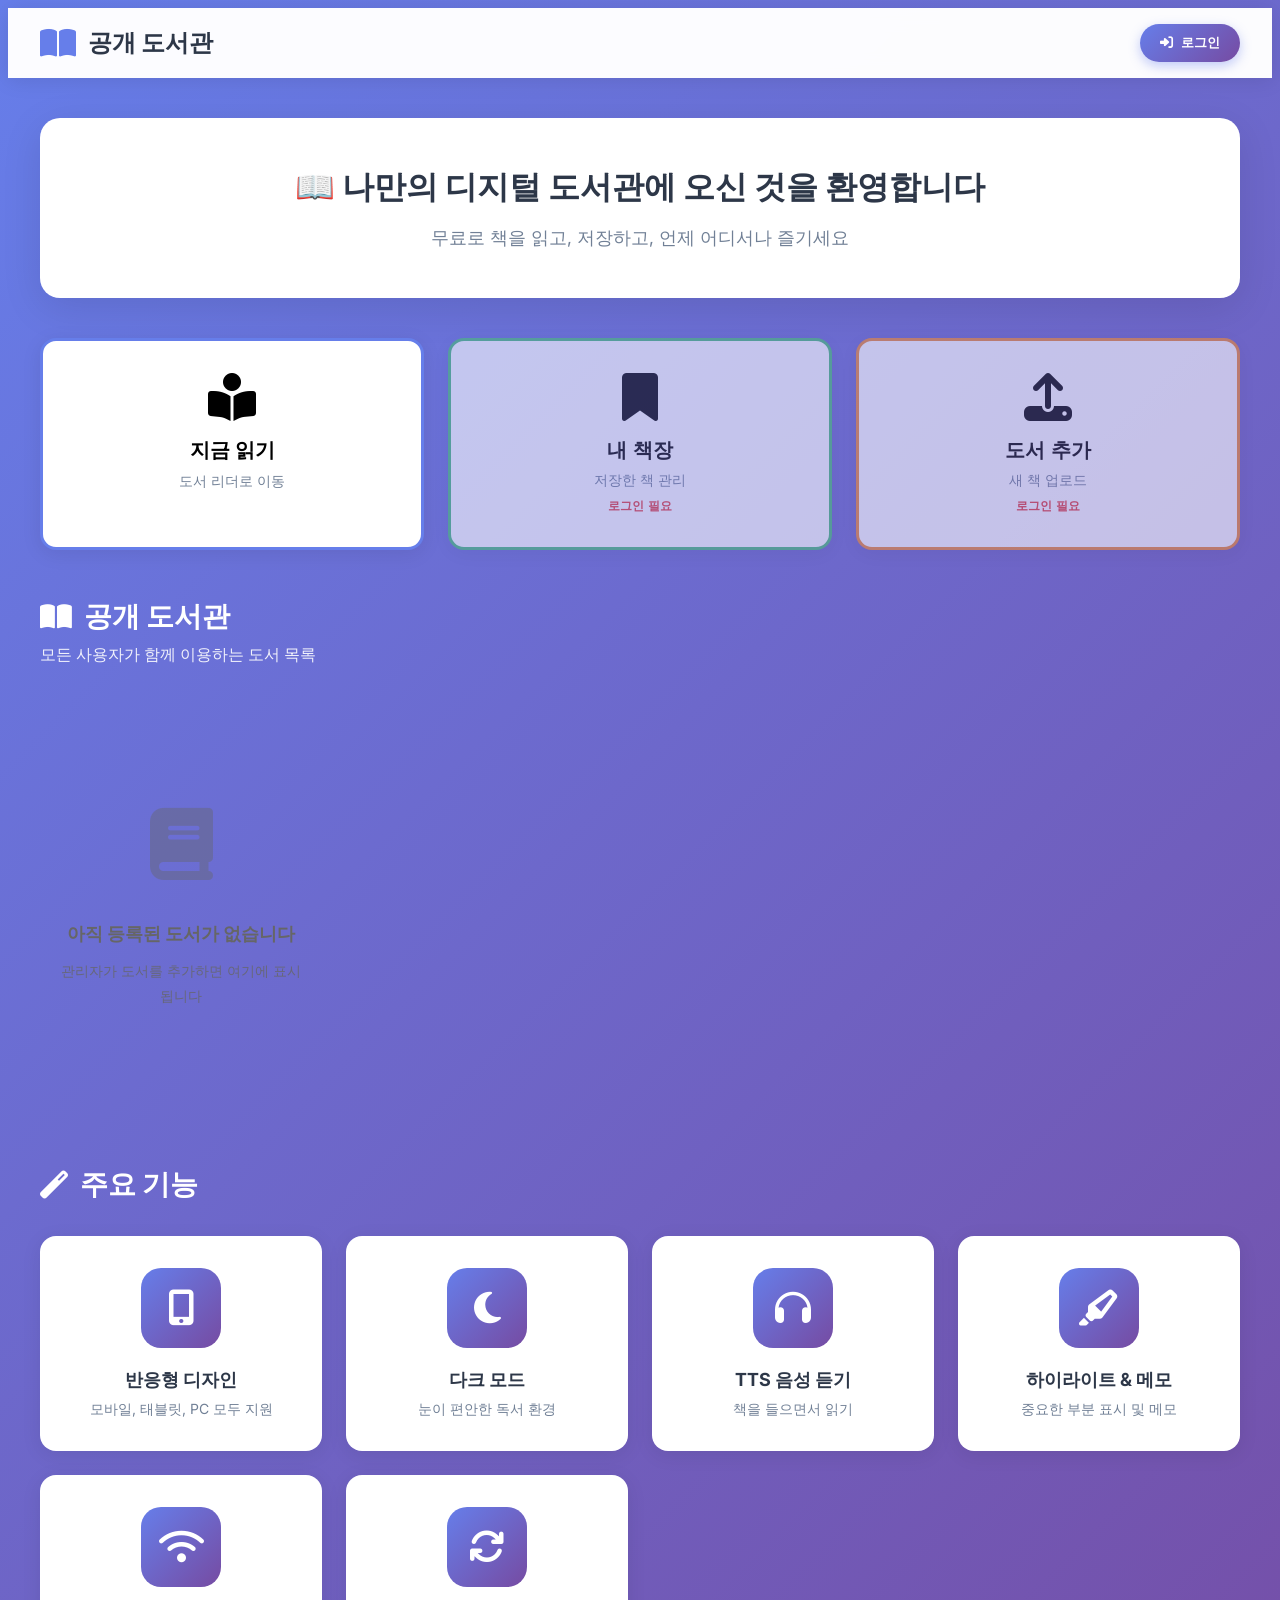
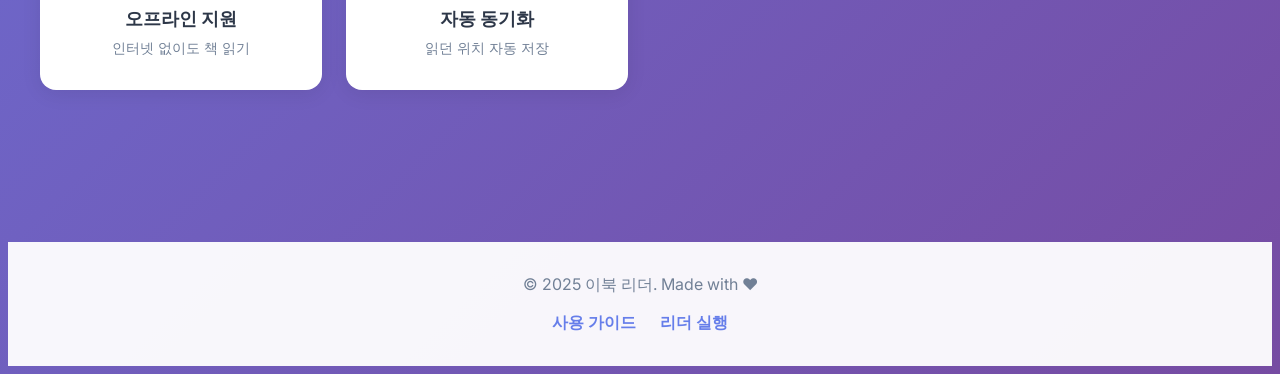
==== commit 7f3e1ef8: "feat: 공개 도서관 시스템 구현 (관리자 등록 + 사용자 서재 추가) 완전한 도서관 시스템 구현:  **공개 도서관 (Public Library)**: - 새로운 Indexed" ====
--- a/library.html
+++ b/library.html
@@ -68,54 +68,17 @@
             </button>
         </section>
 
-        <!-- 추천 도서 -->
+        <!-- 공개 도서관 -->
         <section class="featured-books">
             <div class="section-header">
-                <h2><i class="fas fa-star"></i> 추천 도서</h2>
-                <p>인기 있는 무료 전자책을 만나보세요</p>
+                <h2><i class="fas fa-book-open"></i> 공개 도서관</h2>
+                <p>모든 사용자가 함께 이용하는 도서 목록</p>
             </div>
-            <div class="books-grid" id="featuredBooks">
-                <!-- 추천 도서 카드들 -->
-                <div class="featured-book-card">
-                    <div class="book-cover-placeholder">
-                        <i class="fas fa-book"></i>
-                    </div>
-                    <div class="book-info">
-                        <h3>주생전 (朱生傳)</h3>
-                        <p class="book-author">작자 미상</p>
-                        <p class="book-desc">조선시대 고전 소설</p>
-                        <button class="read-now-btn" onclick="loadSampleBook('jusaengjeon')">
-                            <i class="fas fa-play"></i> 읽기
-                        </button>
-                    </div>
-                </div>
-
-                <div class="featured-book-card">
-                    <div class="book-cover-placeholder">
-                        <i class="fas fa-book"></i>
-                    </div>
-                    <div class="book-info">
-                        <h3>구텐베르크 프로젝트</h3>
-                        <p class="book-author">공개 도메인</p>
-                        <p class="book-desc">70,000+ 무료 전자책</p>
-                        <a href="https://www.gutenberg.org" target="_blank" class="read-now-btn">
-                            <i class="fas fa-external-link-alt"></i> 방문
-                        </a>
-                    </div>
-                </div>
-
-                <div class="featured-book-card">
-                    <div class="book-cover-placeholder">
-                        <i class="fas fa-book"></i>
-                    </div>
-                    <div class="book-info">
-                        <h3>나만의 책</h3>
-                        <p class="book-author">직접 추가</p>
-                        <p class="book-desc">텍스트나 URL로 추가</p>
-                        <button class="read-now-btn" onclick="goToReader()">
-                            <i class="fas fa-plus"></i> 추가하기
-                        </button>
-                    </div>
+            <div class="books-grid" id="publicLibraryBooks">
+                <!-- 공개 도서관 도서 목록 (동적으로 생성) -->
+                <div class="empty-state">
+                    <i class="fas fa-spinner fa-spin"></i>
+                    <p>도서 목록을 불러오는 중...</p>
                 </div>
             </div>
         </section>
@@ -221,6 +184,8 @@
     </div>
 
     <!-- Scripts -->
+    <script src="js/storage.js"></script>
+    <script src="js/public-library.js"></script>
     <script src="js/auth.js"></script>
     <script src="js/library-main.js"></script>
 </body>
--- a/css/library.css
+++ b/css/library.css
@@ -310,7 +310,21 @@
 .book-desc {
     font-size: 14px;
     color: #4a5568;
-    margin: 0 0 16px 0;
+    margin: 0 0 10px 0;
+}
+
+.book-meta {
+    display: flex;
+    gap: 15px;
+    font-size: 12px;
+    color: #999;
+    margin-bottom: 16px;
+}
+
+.book-meta span {
+    display: flex;
+    align-items: center;
+    gap: 4px;
 }
 
 .read-now-btn {
